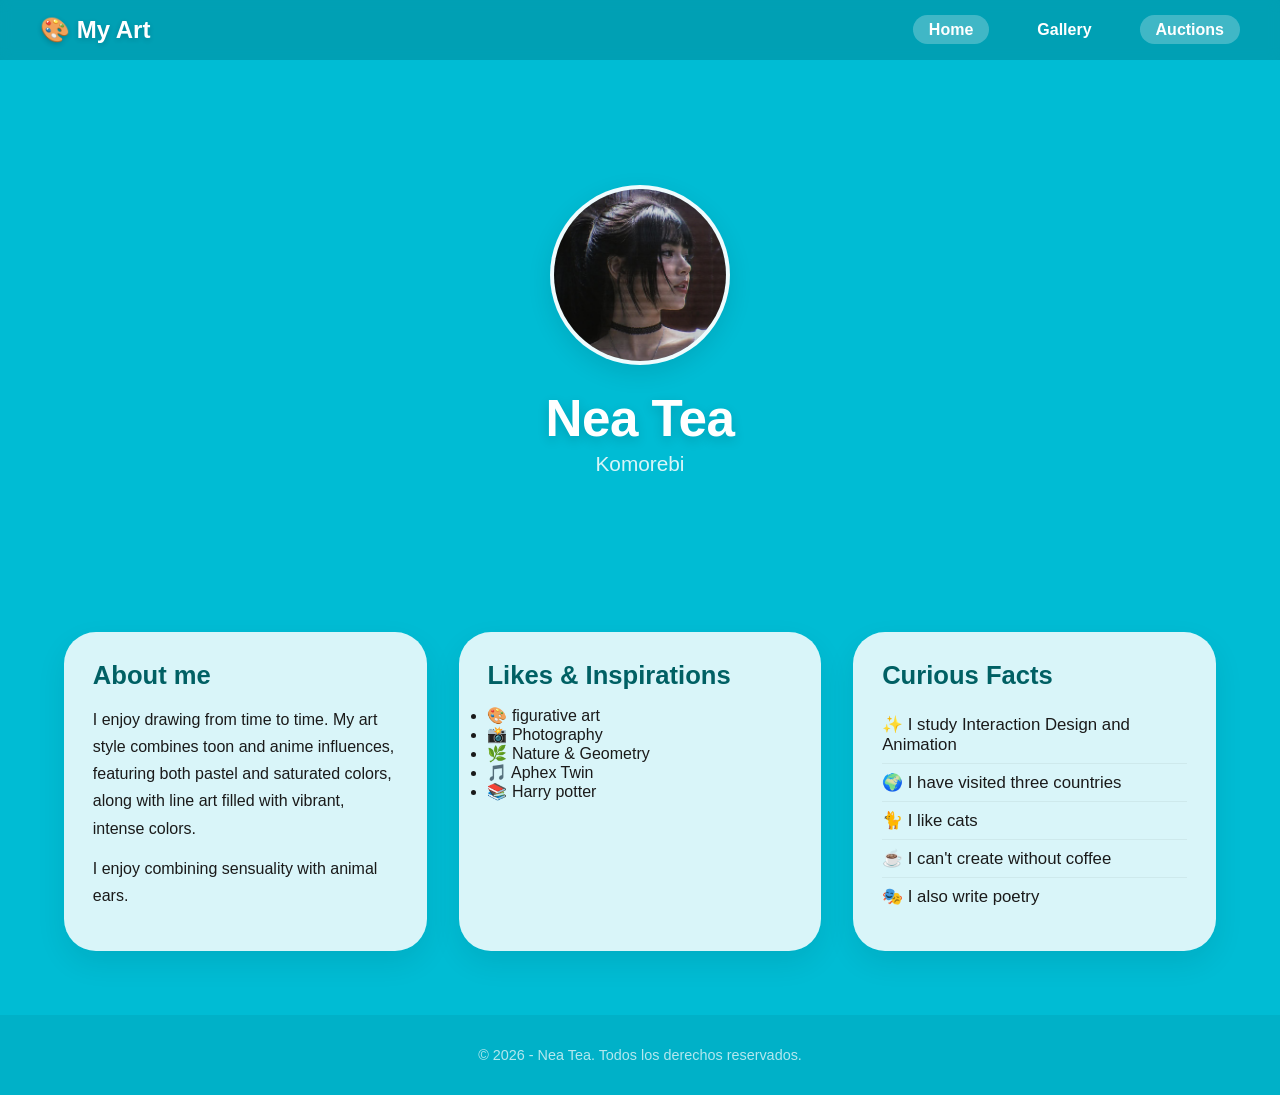
==== index.html @ 0460959e "profile image 5" ====
<!DOCTYPE html>
<html lang="es">
<head>
    <meta charset="UTF-8" />
    <meta name="viewport" content="width=device-width, initial-scale=1.0" />
    <title>Artista | Landing Page</title>
    <link rel="stylesheet" href="style.css" />
</head>
<body>
    <!-- ===== NAVEGACIÓN ===== -->
    <nav class="navbar">
        <div class="nav-container">
            <span class="logo">🎨 My Art</span>
            <ul class="nav-links">
                <li><a href="index.html" class="active">Home</a></li>
                <li><a href="gallery.html">Gallery</a></li>
                <li><a href="auction.html" class="active">Auctions</a></li>
            </ul>
        </div>
    </nav>

    <!-- ===== HERO / PRESENTACIÓN ===== -->
    <section class="hero">
        <div class="hero-content">
            <!-- Foto de perfil -->
            <div class="profile-frame">
                <img
                    src="profile.png"
                    alt="Foto del artista"
                />
            </div>

            <h1 class="artist-name">Nea Tea</h1>
            <p class="artist-tagline">Komorebi</p>
        </div>
    </section>

    <!-- ===== BIO + DATOS CURIOSOS ===== -->
    <section class="bio-section">
        <div class="bio-grid">
            <!-- Sobre mí -->
            <div class="bio-card">
                <h2>About me</h2>
                <p>
                    I enjoy drawing from time to time. My art style combines toon and anime influences, 
                    featuring both pastel and saturated colors, along with line art filled with vibrant, 
                    intense colors.
                </p>
                <p>
                    I enjoy combining sensuality with animal ears.
                </p>
            </div>

            <!-- Gustos / Inspiraciones -->
            <div class="bio-card">
                <h2>Likes & Inspirations</h2>
                <ul class="Interests-list">
                    <li>🎨 figurative art </li>
                    <li>📸 Photography</li>
                    <li>🌿 Nature & Geometry</li>
                    <li>🎵 Aphex Twin</li>
                    <li>📚 Harry potter</li>
                </ul>
            </div>

            <!-- Datos curiosos -->
            <div class="bio-card">
                <h2>Curious Facts</h2>
                <ul class="curiosos-list">
                    <li>✨ I study Interaction Design and Animation</li>
                    <li>🌍 I have visited three countries</li>
                    <li>🐈 I like cats</li>
                    <li>☕ I can't create without coffee</li>
                    <li>🎭 I also write poetry</li>
                </ul>
            </div>
        </div>
    </section>

    <!-- ===== PIE DE PÁGINA ===== -->
    <footer class="footer">
        <p>&copy; 2026 - Nea Tea. Todos los derechos reservados.</p>
    </footer>
</body>
</html>
---- style.css ----
/* ===== RESET Y BASE ===== */
* {
    margin: 0;
    padding: 0;
    box-sizing: border-box;
}

body {
    font-family: 'Segoe UI', Tahoma, Geneva, Verdana, sans-serif;
    background-color: #00bcd4; /* CYAN */
    color: #1a1a1a;
    min-height: 100vh;
    display: flex;
    flex-direction: column;
}

/* ===== NAVEGACIÓN ===== */
.navbar {
    background-color: rgba(0, 0, 0, 0.15);
    backdrop-filter: blur(6px);
    padding: 1rem 2rem;
    position: sticky;
    top: 0;
    z-index: 100;
}

.nav-container {
    max-width: 1200px;
    margin: 0 auto;
    display: flex;
    justify-content: space-between;
    align-items: center;
    flex-wrap: wrap;
}

.logo {
    font-size: 1.5rem;
    font-weight: 700;
    color: #fff;
    text-shadow: 0 2px 6px rgba(0,0,0,0.2);
}

.nav-links {
    list-style: none;
    display: flex;
    gap: 2rem;
}

.nav-links a {
    color: #fff;
    text-decoration: none;
    font-weight: 600;
    padding: 0.4rem 1rem;
    border-radius: 30px;
    transition: background 0.3s;
}

.nav-links a:hover,
.nav-links a.active {
    background: rgba(255, 255, 255, 0.25);
}

/* ===== TARJETAS REDONDEADAS (estilo común) ===== */
.bio-card,
.profile-frame,
.gallery-grid .gallery-item {
    background: rgba(255, 255, 255, 0.85);
    backdrop-filter: blur(4px);
    border-radius: 32px;          /* cuadrados redondeados */
    padding: 1.8rem;
    box-shadow: 0 12px 30px rgba(0, 0, 0, 0.08);
    transition: transform 0.25s ease, box-shadow 0.25s ease;
}

.bio-card:hover,
.gallery-item:hover {
    transform: translateY(-6px);
    box-shadow: 0 20px 40px rgba(0, 0, 0, 0.12);
}

/* ===== HERO (INDEX) ===== */
.hero {
    min-height: 60vh;
    display: flex;
    align-items: center;
    justify-content: center;
    text-align: center;
    padding: 2rem;
}

.hero-content {
    max-width: 700px;
}

.profile-frame {
    width: 180px;
    height: 180px;
    border-radius: 50%;           /* círculo para la foto */
    overflow: hidden;
    margin: 0 auto 1.5rem;
    padding: 0;
    border: 4px solid rgba(255,255,255,0.6);
    box-shadow: 0 8px 24px rgba(0,0,0,0.1);
}

.profile-frame img {
    width: 100%;
    height: 100%;
    object-fit: cover;
    display: block;
}

.artist-name {
    font-size: 3.2rem;
    font-weight: 700;
    color: #fff;
    text-shadow: 0 4px 12px rgba(0,0,0,0.15);
    letter-spacing: -0.5px;
}

.artist-tagline {
    font-size: 1.3rem;
    color: rgba(255, 255, 255, 0.85);
    font-weight: 300;
    margin-top: 0.25rem;
}

/* ===== BIO SECTION ===== */
.bio-section {
    max-width: 1200px;
    margin: 0 auto;
    padding: 2rem 1.5rem 4rem;
    width: 100%;
}

.bio-grid {
    display: grid;
    grid-template-columns: repeat(auto-fit, minmax(280px, 1fr));
    gap: 2rem;
}

.bio-card h2 {
    font-size: 1.6rem;
    margin-bottom: 1rem;
    color: #006064;
}

.bio-card p {
    line-height: 1.7;
    margin-bottom: 0.8rem;
    color: #1a1a1a;
}

.gustos-list,
.curiosos-list {
    list-style: none;
    padding: 0;
}

.gustos-list li,
.curiosos-list li {
    padding: 0.5rem 0;
    border-bottom: 1px solid rgba(0,0,0,0.05);
    font-size: 1.05rem;
    display: flex;
    align-items: center;
    gap: 0.6rem;
}

.gustos-list li:last-child,
.curiosos-list li:last-child {
    border-bottom: none;
}

/* ===== GALERÍA ===== */
.gallery-section {
    max-width: 1200px;
    margin: 0 auto;
    padding: 2rem 1.5rem 4rem;
    width: 100%;
    flex: 1;
}

.gallery-title {
    font-size: 2.8rem;
    font-weight: 700;
    color: #fff;
    text-shadow: 0 4px 12px rgba(0,0,0,0.1);
    margin-bottom: 2rem;
    text-align: center;
}

.gallery-grid {
    display: grid;
    grid-template-columns: repeat(auto-fill, minmax(200px, 1fr));
    gap: 1.5rem;
}

.gallery-item {
    cursor: pointer;
    overflow: hidden;
    padding: 0;
    background: rgba(255, 255, 255, 0.9);
    aspect-ratio: 1 / 1;          /* cuadrados perfectos */
    display: flex;
    align-items: center;
    justify-content: center;
    border-radius: 28px;
}

.gallery-item img {
    width: 100%;
    height: 100%;
    object-fit: cover;
    display: block;
    transition: transform 0.3s;
}

.gallery-item:hover img {
    transform: scale(1.04);
}

/* ===== LIGHTBOX ===== */
.lightbox {
    display: none;
    position: fixed;
    top: 0;
    left: 0;
    width: 100%;
    height: 100%;
    background: rgba(0, 0, 0, 0.75);
    backdrop-filter: blur(12px);
    z-index: 999;
    justify-content: center;
    align-items: center;
    padding: 2rem;
}

.lightbox.show {
    display: flex;
}

.lightbox-img {
    max-width: 90%;
    max-height: 85%;
    border-radius: 28px;
    box-shadow: 0 30px 60px rgba(0,0,0,0.5);
    object-fit: contain;
    background: #fff;
}

.close-lightbox {
    position: absolute;
    top: 2rem;
    right: 3rem;
    font-size: 4rem;
    color: #fff;
    font-weight: 300;
    cursor: pointer;
    transition: transform 0.2s;
    line-height: 1;
}

.close-lightbox:hover {
    transform: scale(1.2);
}

/* ===== FOOTER ===== */
.footer {
    text-align: center;
    padding: 2rem 1rem;
    background: rgba(0, 0, 0, 0.06);
    color: rgba(255, 255, 255, 0.7);
    margin-top: auto;
    font-size: 0.9rem;
}

/* ===== RESPONSIVE ===== */
@media (max-width: 640px) {
    .nav-container {
        flex-direction: column;
        gap: 0.6rem;
    }

    .nav-links {
        gap: 1rem;
    }

    .artist-name {
        font-size: 2.4rem;
    }

    .profile-frame {
        width: 140px;
        height: 140px;
    }

    .bio-grid {
        grid-template-columns: 1fr;
    }

    .gallery-grid {
        grid-template-columns: repeat(auto-fill, minmax(150px, 1fr));
        gap: 1rem;
    }

    .gallery-item {
        border-radius: 20px;
    }

    .lightbox-img {
        max-width: 95%;
        max-height: 70%;
        border-radius: 20px;
    }

    .close-lightbox {
        top: 1.2rem;
        right: 1.8rem;
        font-size: 3rem;
    }
}

@media (max-width: 400px) {
    .gallery-grid {
        grid-template-columns: repeat(2, 1fr);
        gap: 0.8rem;
    }
}
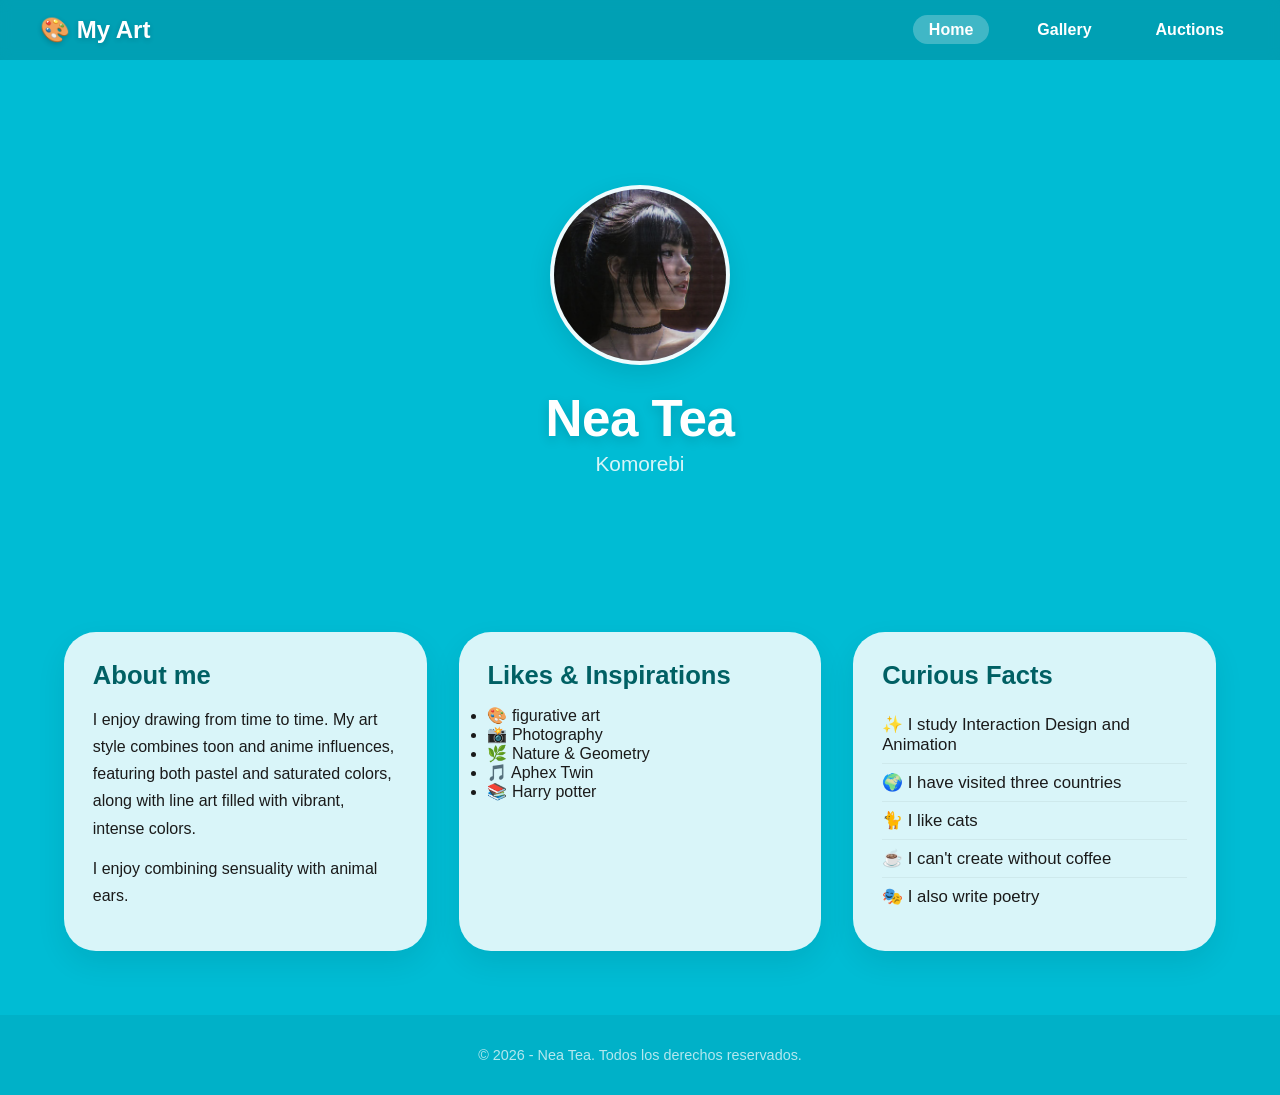
==== commit f19be7f8: "Gallery update" ====
--- a/index.html
+++ b/index.html
@@ -14,7 +14,7 @@
             <ul class="nav-links">
                 <li><a href="index.html" class="active">Home</a></li>
                 <li><a href="gallery.html">Gallery</a></li>
-                <li><a href="auction.html" class="active">Auctions</a></li>
+                <li><a href="auction.html">Auctions</a></li>
             </ul>
         </div>
     </nav>
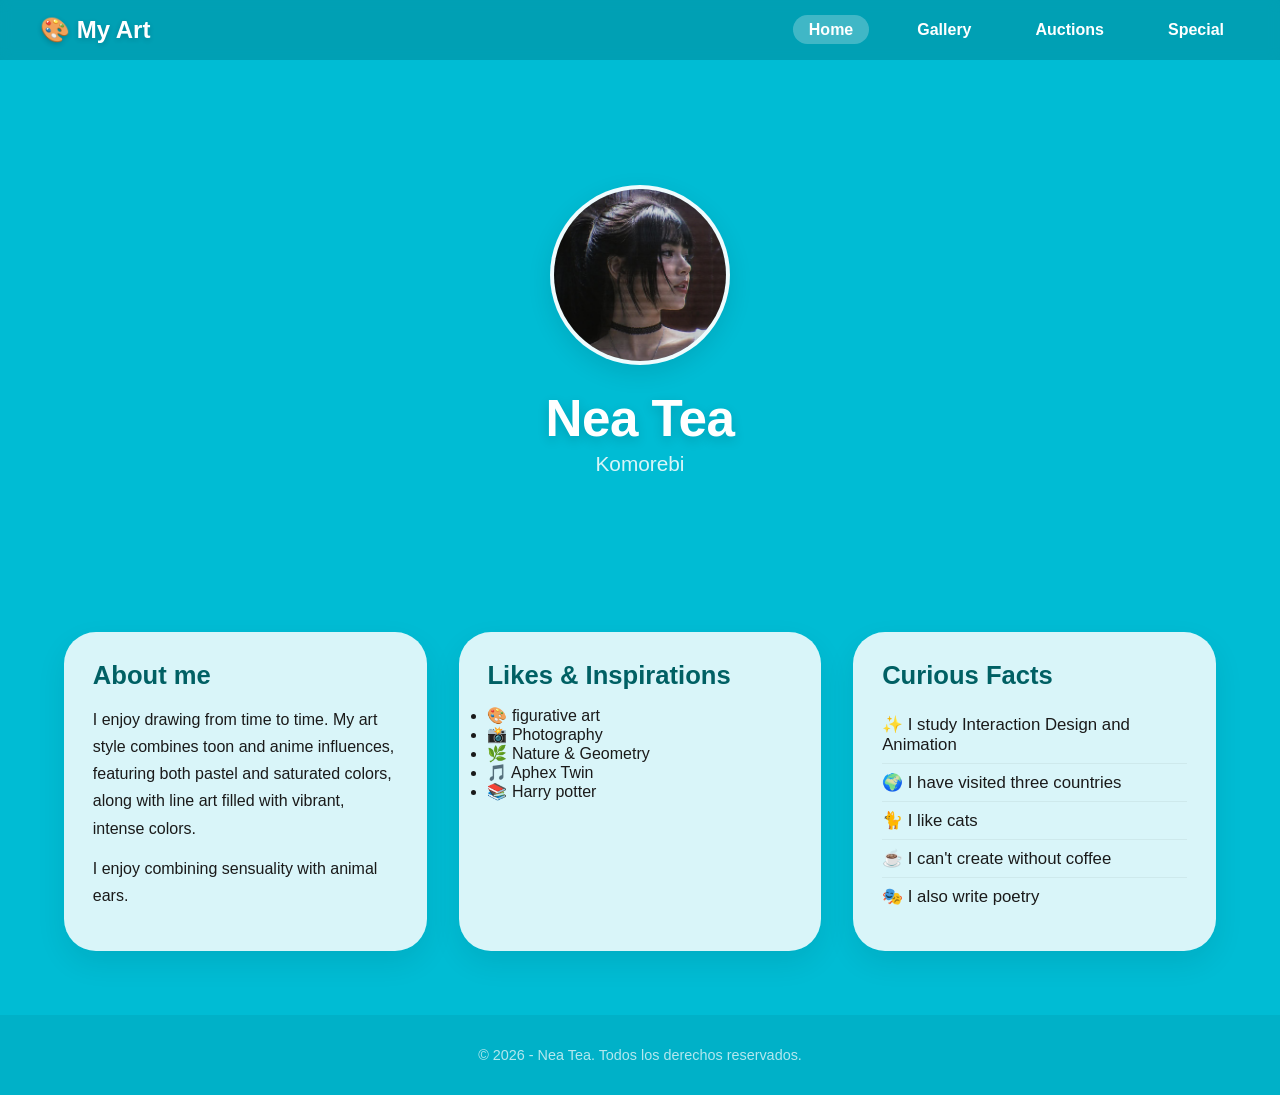
==== commit 7f7f7388: "hamburguer menu" ====
--- a/index.html
+++ b/index.html
@@ -12,10 +12,11 @@
         <div class="nav-container">
             <span class="logo">🎨 My Art</span>
             <ul class="nav-links">
-                <li><a href="index.html" class="active">Home</a></li>
-                <li><a href="gallery.html">Gallery</a></li>
-                <li><a href="auction.html">Auctions</a></li>
-            </ul>
+            <li><a href="index.html" class="active">Home</a></li>
+            <li><a href="gallery.html">Gallery</a></li>
+            <li><a href="auction.html">Auctions</a></li>
+            <li><a href="special-auction.html">Special</a></li>
+        </ul>
         </div>
     </nav>
 
--- a/style.css
+++ b/style.css
@@ -53,6 +53,7 @@
     padding: 0.4rem 1rem;
     border-radius: 30px;
     transition: background 0.3s;
+    white-space: nowrap;
 }
 
 .nav-links a:hover,
@@ -66,7 +67,7 @@
 .gallery-grid .gallery-item {
     background: rgba(255, 255, 255, 0.85);
     backdrop-filter: blur(4px);
-    border-radius: 32px;          /* cuadrados redondeados */
+    border-radius: 32px;
     padding: 1.8rem;
     box-shadow: 0 12px 30px rgba(0, 0, 0, 0.08);
     transition: transform 0.25s ease, box-shadow 0.25s ease;
@@ -95,7 +96,7 @@
 .profile-frame {
     width: 180px;
     height: 180px;
-    border-radius: 50%;           /* círculo para la foto */
+    border-radius: 50%;
     overflow: hidden;
     margin: 0 auto 1.5rem;
     padding: 0;
@@ -201,7 +202,7 @@
     overflow: hidden;
     padding: 0;
     background: rgba(255, 255, 255, 0.9);
-    aspect-ratio: 1 / 1;          /* cuadrados perfectos */
+    aspect-ratio: 1 / 1;
     display: flex;
     align-items: center;
     justify-content: center;
@@ -275,15 +276,62 @@
     font-size: 0.9rem;
 }
 
-/* ===== RESPONSIVE ===== */
+/* =============================================
+   ===== RESPONSIVE MEJORADO =====
+   ============================================= */
+
+/* Tablets y pantallas pequeñas */
+@media (max-width: 768px) {
+    .nav-container {
+        flex-direction: column;
+        gap: 0.5rem;
+        padding: 0.5rem 0;
+    }
+
+    .nav-links {
+        gap: 0.5rem;
+        justify-content: center;
+        flex-wrap: wrap;
+        width: 100%;
+    }
+
+    .nav-links a {
+        font-size: 0.8rem;
+        padding: 0.3rem 0.8rem;
+        white-space: nowrap;
+        border-radius: 20px;
+    }
+
+    .logo {
+        font-size: 1.3rem;
+    }
+}
+
+/* Móviles pequeños */
 @media (max-width: 640px) {
     .nav-container {
         flex-direction: column;
-        gap: 0.6rem;
+        gap: 0.4rem;
+        padding: 0.4rem 0;
     }
 
     .nav-links {
-        gap: 1rem;
+        gap: 0.2rem;
+        justify-content: center;
+        flex-wrap: wrap;
+        width: 100%;
+    }
+
+    .nav-links a {
+        font-size: 0.65rem;
+        padding: 0.25rem 0.5rem;
+        white-space: nowrap;
+        border-radius: 16px;
+        font-weight: 600;
+    }
+
+    .logo {
+        font-size: 1rem;
     }
 
     .artist-name {
@@ -321,9 +369,33 @@
     }
 }
 
+/* Móviles muy pequeños */
 @media (max-width: 400px) {
     .gallery-grid {
         grid-template-columns: repeat(2, 1fr);
         gap: 0.8rem;
     }
+
+    .nav-links {
+        gap: 0.15rem;
+    }
+
+    .nav-links a {
+        font-size: 0.55rem;
+        padding: 0.2rem 0.35rem;
+        border-radius: 12px;
+    }
+
+    .logo {
+        font-size: 0.9rem;
+    }
+
+    .artist-name {
+        font-size: 2rem;
+    }
+
+    .profile-frame {
+        width: 120px;
+        height: 120px;
+    }
 }
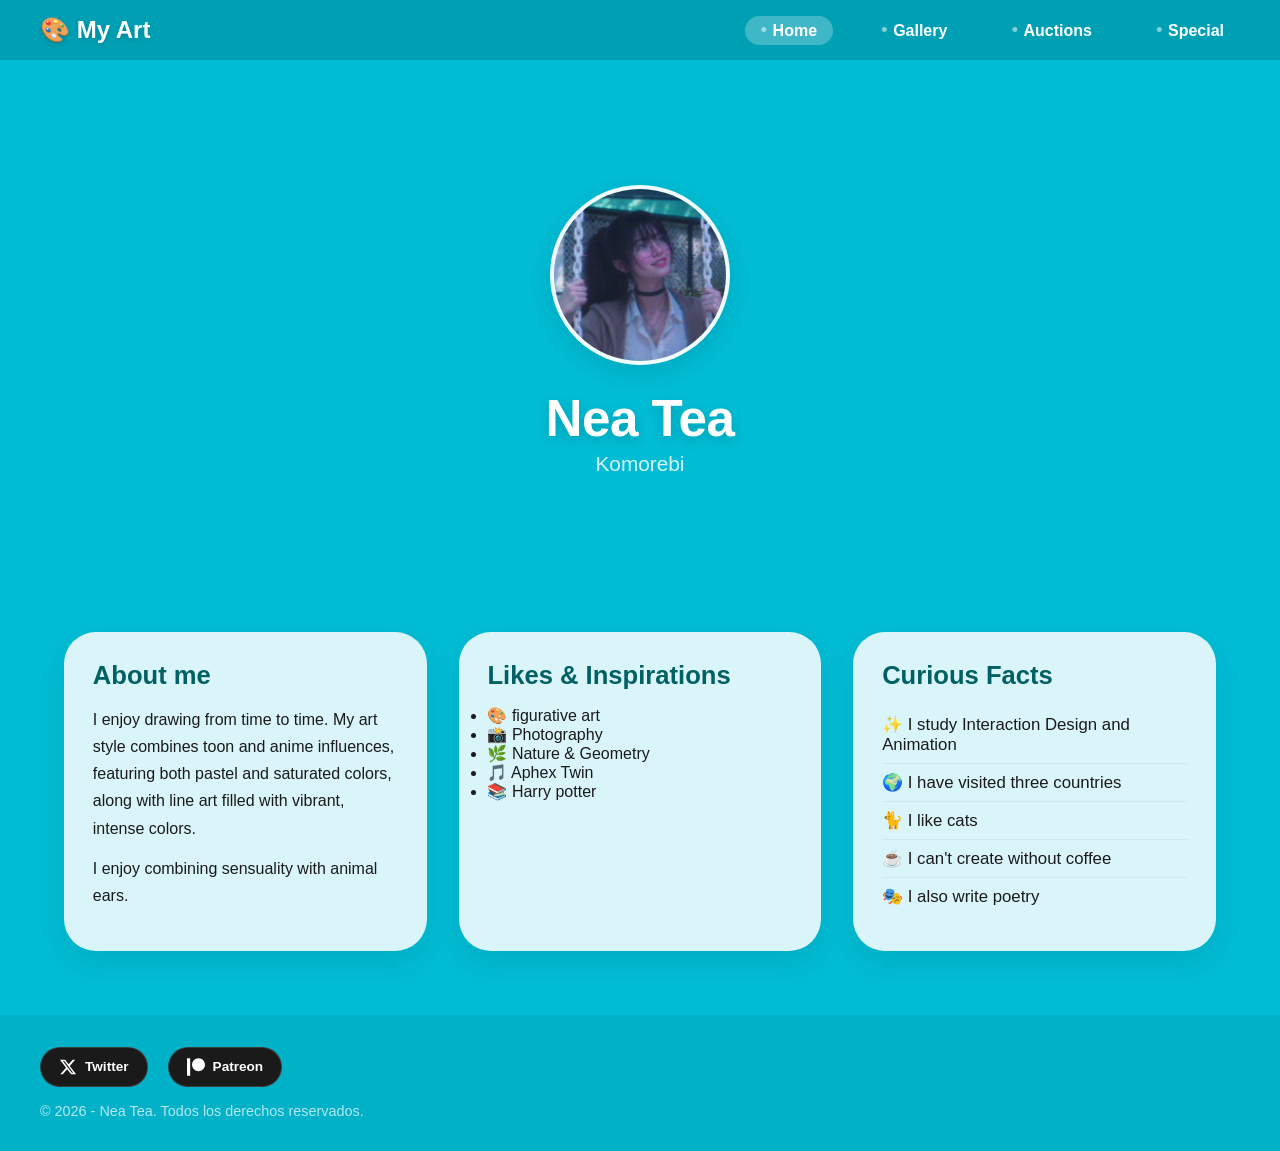
==== commit 09d0fd26: "added social links" ====
--- a/index.html
+++ b/index.html
@@ -8,17 +8,25 @@
 </head>
 <body>
     <!-- ===== NAVEGACIÓN ===== -->
-    <nav class="navbar">
-        <div class="nav-container">
-            <span class="logo">🎨 My Art</span>
-            <ul class="nav-links">
+<nav class="navbar">
+    <div class="nav-container">
+        <span class="logo">🎨 My Art</span>
+
+        <!-- === BOTÓN HAMBURGUESA === -->
+        <button class="menu-toggle" id="menuToggle" aria-label="Menú">
+            <span></span>
+            <span></span>
+            <span></span>
+        </button>
+
+        <ul class="nav-links" id="navLinks">
             <li><a href="index.html" class="active">Home</a></li>
             <li><a href="gallery.html">Gallery</a></li>
             <li><a href="auction.html">Auctions</a></li>
             <li><a href="special-auction.html">Special</a></li>
         </ul>
-        </div>
-    </nav>
+    </div>
+</nav>
 
     <!-- ===== HERO / PRESENTACIÓN ===== -->
     <section class="hero">
@@ -80,7 +88,25 @@
 
     <!-- ===== PIE DE PÁGINA ===== -->
     <footer class="footer">
+    <div class="footer-content">
+        <div class="footer-social">
+
+            <!-- Twitter -->
+            <a href="https://x.com/neateaart" target="_blank" rel="noopener" class="social-btn twitter" aria-label="Twitter">
+                <svg viewBox="0 0 24 24" width="18" height="18" fill="currentColor"><path d="M18.244 2.25h3.308l-7.227 8.26 8.502 11.24H16.17l-5.214-6.817L4.99 21.75H1.68l7.73-8.835L1.254 2.25H8.08l4.713 6.231zm-1.161 17.52h1.833L7.084 4.126H5.117z"/></svg>
+                <span>Twitter</span>
+            </a>
+
+            <!-- Patreon -->
+            <a href="https://www.patreon.com/cw/NeaTea" target="_blank" rel="noopener" class="social-btn patreon" aria-label="Patreon">
+                <svg viewBox="0 0 24 24" width="18" height="18" fill="currentColor"><path d="M0 .48v23.04h4.22V.48zm15.385 0c-4.764 0-8.641 3.88-8.641 8.65 0 4.755 3.877 8.623 8.641 8.623 4.75 0 8.615-3.868 8.615-8.623C24 4.36 20.136.48 15.385.48z"/></svg>
+                <span>Patreon</span>
+            </a>
+
+        </div>
         <p>&copy; 2026 - Nea Tea. Todos los derechos reservados.</p>
-    </footer>
+    </div>
+</footer>
+<script src="script.js"></script>
 </body>
 </html>
--- a/style.css
+++ b/style.css
@@ -56,9 +56,57 @@
     white-space: nowrap;
 }
 
+/* =============================================
+   PUNTOS AL INICIO DE CADA ENLACE
+   ============================================= */
+.nav-links a::before {
+    content: "• ";
+    color: rgba(255, 255, 255, 0.5);
+    font-weight: 300;
+    font-size: 1.2rem;
+}
+
 .nav-links a:hover,
 .nav-links a.active {
     background: rgba(255, 255, 255, 0.25);
+}
+
+/* =============================================
+   MENÚ HAMBURGUESA
+   ============================================= */
+
+/* === Botón hamburguesa === */
+.menu-toggle {
+    display: none;
+    flex-direction: column;
+    gap: 5px;
+    background: none;
+    border: none;
+    cursor: pointer;
+    padding: 8px 5px;
+    z-index: 200;
+}
+
+.menu-toggle span {
+    display: block;
+    width: 28px;
+    height: 3px;
+    background: #fff;
+    border-radius: 3px;
+    transition: all 0.3s ease;
+}
+
+/* === Animación del botón cuando está abierto === */
+.menu-toggle.active span:nth-child(1) {
+    transform: rotate(45deg) translate(5px, 6px);
+}
+
+.menu-toggle.active span:nth-child(2) {
+    opacity: 0;
+}
+
+.menu-toggle.active span:nth-child(3) {
+    transform: rotate(-45deg) translate(5px, -6px);
 }
 
 /* ===== TARJETAS REDONDEADAS (estilo común) ===== */
@@ -276,58 +324,130 @@
     font-size: 0.9rem;
 }
 
+/* ===== FOOTER CONTENT ===== */
+.footer-content {
+    max-width: 1200px;
+    margin: 0 auto;
+    text-align: left;          /* alinea a la izquierda */
+}
+
+/* ===== CONTENEDOR DE BOTONES ===== */
+.footer-social {
+    display: flex;
+    flex-wrap: wrap;
+    justify-content: flex-start;
+    gap: 20px;                 /* 👈 separación entre X y Patreon */
+    margin-bottom: 16px;
+}
+
+/* ===== BOTONES ===== */
+.social-btn {
+    display: inline-flex;
+    align-items: center;
+    gap: 8px;
+    padding: 10px 18px;
+    border-radius: 50px;
+    font-size: 0.85rem;
+    font-weight: 600;
+    text-decoration: none;
+    color: #fff;
+    background: #1a1a1a;
+    border: 1px solid rgba(255, 255, 255, 0.15);
+    transition: transform 0.25s ease, box-shadow 0.25s ease, background 0.25s ease;
+}
+
+.social-btn svg { flex-shrink: 0; }
+
+.social-btn:hover {
+    transform: translateY(-3px);
+    box-shadow: 0 8px 18px rgba(0, 0, 0, 0.3);
+}
+
+/* Color al pasar el mouse */
+.social-btn.twitter:hover { background: #000; border-color: #000; }
+.social-btn.patreon:hover { background: #f96854; border-color: #f96854; }
+
+/* ===== RESPONSIVE (móvil) ===== */
+@media (max-width: 480px) {
+    .social-btn span { display: none; }   /* solo iconos en pantallas chicas */
+    .social-btn {
+        padding: 12px;
+        border-radius: 50%;
+    }
+}
+
+
 /* =============================================
-   ===== RESPONSIVE MEJORADO =====
+   ===== RESPONSIVE CON MENÚ HAMBURGUESA =====
    ============================================= */
 
-/* Tablets y pantallas pequeñas */
+/* === Tablets y pantallas medianas (≤768px) === */
 @media (max-width: 768px) {
-    .nav-container {
+    /* Mostrar botón hamburguesa */
+    .menu-toggle {
+        display: flex;
+    }
+
+    /* Ocultar menú por defecto en móvil */
+    .nav-links {
+        display: none;
+        width: 100%;
         flex-direction: column;
         gap: 0.5rem;
-        padding: 0.5rem 0;
-    }
-
-    .nav-links {
-        gap: 0.5rem;
-        justify-content: center;
+        padding: 1rem 0;
+        background: rgba(0, 0, 0, 0.15);
+        backdrop-filter: blur(6px);
+        border-radius: 16px;
+        margin-top: 0.5rem;
+    }
+
+    /* Mostrar menú cuando tiene la clase "open" */
+    .nav-links.open {
+        display: flex;
+    }
+
+    .nav-links a {
+        width: 100%;
+        text-align: center;
+        padding: 0.6rem;
+        font-size: 0.95rem;
+        white-space: nowrap;
+    }
+
+    /* Mantener los puntos en móvil */
+    .nav-links a::before {
+        content: "• ";
+        color: rgba(255, 255, 255, 0.5);
+        font-weight: 300;
+        font-size: 1.2rem;
+    }
+
+    .nav-container {
+        flex-direction: row;
         flex-wrap: wrap;
-        width: 100%;
+        justify-content: space-between;
+        align-items: center;
+    }
+
+    .logo {
+        font-size: 1.2rem;
+    }
+}
+
+/* === Móviles pequeños (≤640px) === */
+@media (max-width: 640px) {
+    .menu-toggle span {
+        width: 24px;
+        height: 2.5px;
     }
 
     .nav-links a {
-        font-size: 0.8rem;
-        padding: 0.3rem 0.8rem;
-        white-space: nowrap;
-        border-radius: 20px;
-    }
-
-    .logo {
-        font-size: 1.3rem;
-    }
-}
-
-/* Móviles pequeños */
-@media (max-width: 640px) {
-    .nav-container {
-        flex-direction: column;
-        gap: 0.4rem;
-        padding: 0.4rem 0;
-    }
-
-    .nav-links {
-        gap: 0.2rem;
-        justify-content: center;
-        flex-wrap: wrap;
-        width: 100%;
-    }
-
-    .nav-links a {
-        font-size: 0.65rem;
-        padding: 0.25rem 0.5rem;
-        white-space: nowrap;
-        border-radius: 16px;
-        font-weight: 600;
+        font-size: 0.85rem;
+        padding: 0.5rem;
+    }
+
+    .nav-links a::before {
+        font-size: 1rem;
     }
 
     .logo {
@@ -369,21 +489,20 @@
     }
 }
 
-/* Móviles muy pequeños */
+/* === Móviles muy pequeños (≤400px) === */
 @media (max-width: 400px) {
     .gallery-grid {
         grid-template-columns: repeat(2, 1fr);
         gap: 0.8rem;
     }
 
-    .nav-links {
-        gap: 0.15rem;
-    }
-
     .nav-links a {
-        font-size: 0.55rem;
-        padding: 0.2rem 0.35rem;
-        border-radius: 12px;
+        font-size: 0.75rem;
+        padding: 0.4rem;
+    }
+
+    .nav-links a::before {
+        font-size: 0.9rem;
     }
 
     .logo {
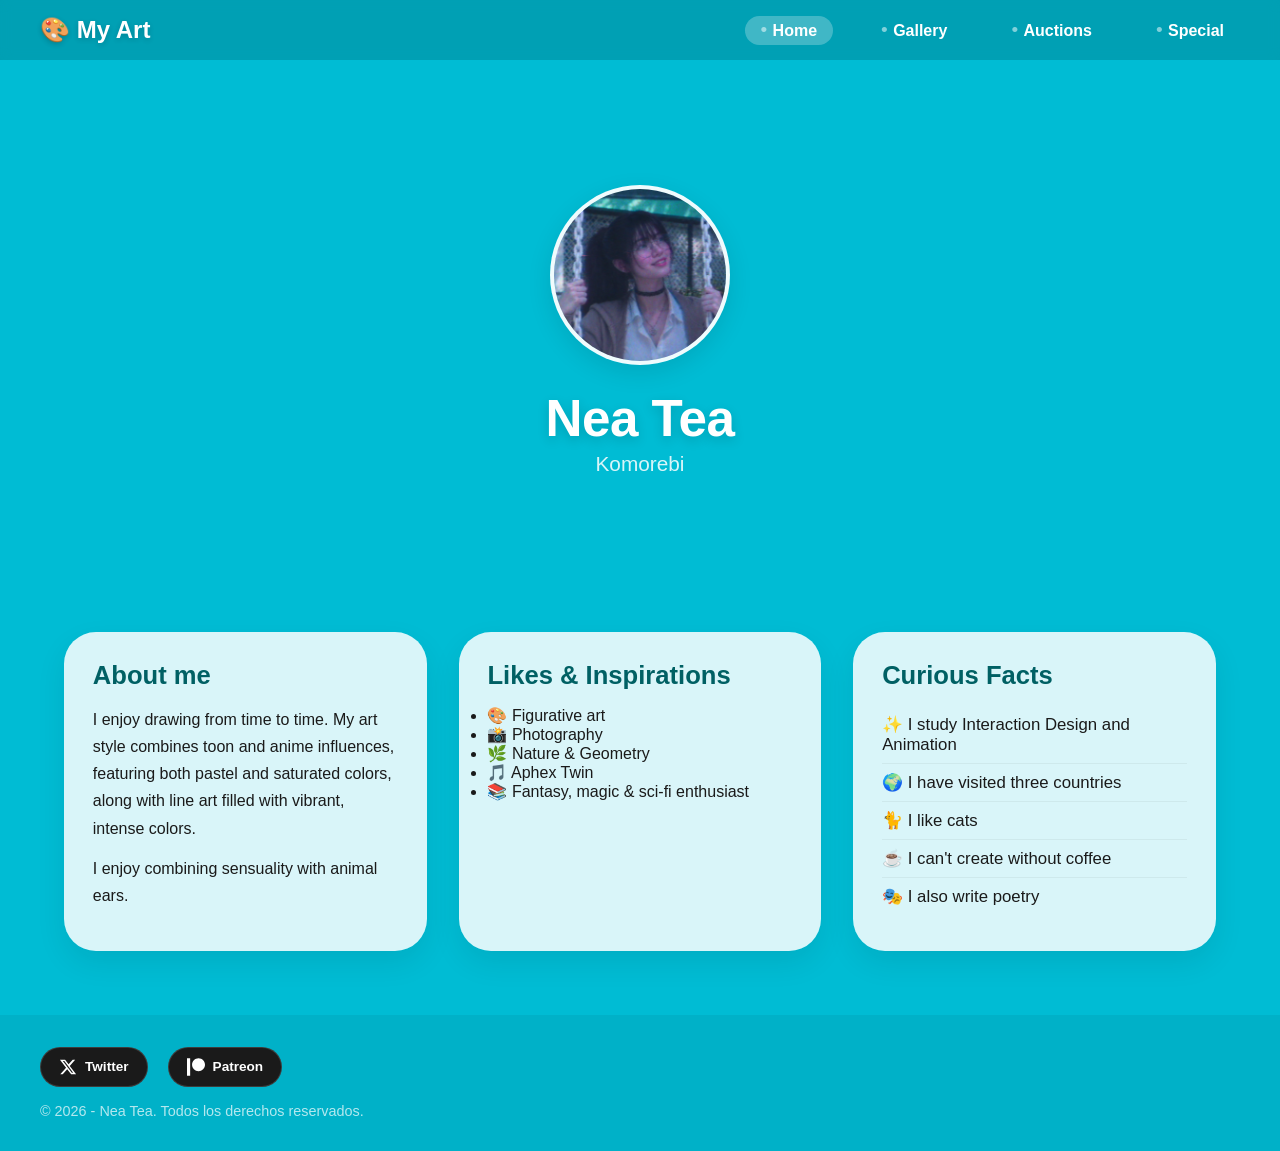
==== commit 0fd2cd49: "Changes on bio" ====
--- a/index.html
+++ b/index.html
@@ -64,11 +64,11 @@
             <div class="bio-card">
                 <h2>Likes & Inspirations</h2>
                 <ul class="Interests-list">
-                    <li>🎨 figurative art </li>
+                    <li>🎨 Figurative art </li>
                     <li>📸 Photography</li>
                     <li>🌿 Nature & Geometry</li>
                     <li>🎵 Aphex Twin</li>
-                    <li>📚 Harry potter</li>
+                    <li>📚 Fantasy, magic & sci-fi enthusiast</li>
                 </ul>
             </div>
 
@@ -98,7 +98,7 @@
             </a>
 
             <!-- Patreon -->
-            <a href="https://www.patreon.com/cw/NeaTea" target="_blank" rel="noopener" class="social-btn patreon" aria-label="Patreon">
+            <a href="https://www.patreon.com/neateaart" target="_blank" rel="noopener" class="social-btn patreon" aria-label="Patreon">
                 <svg viewBox="0 0 24 24" width="18" height="18" fill="currentColor"><path d="M0 .48v23.04h4.22V.48zm15.385 0c-4.764 0-8.641 3.88-8.641 8.65 0 4.755 3.877 8.623 8.641 8.623 4.75 0 8.615-3.868 8.615-8.623C24 4.36 20.136.48 15.385.48z"/></svg>
                 <span>Patreon</span>
             </a>
